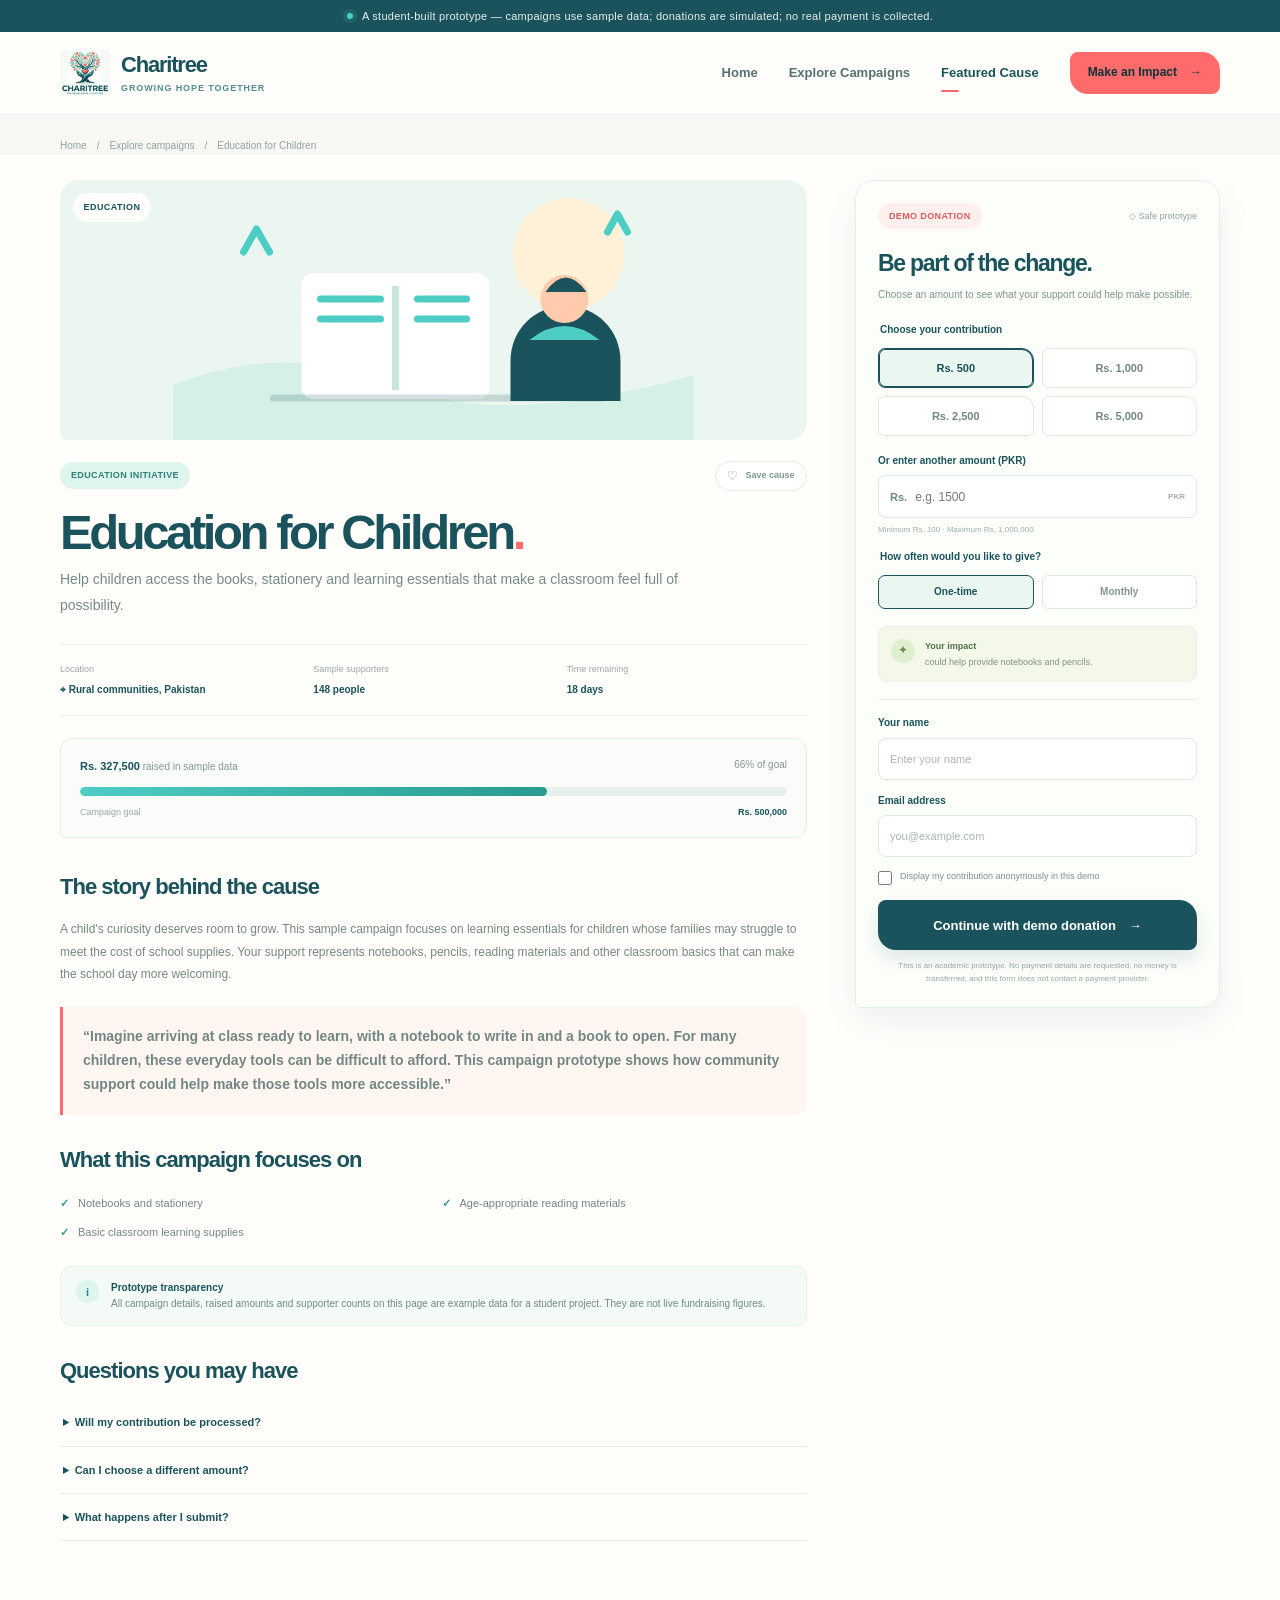
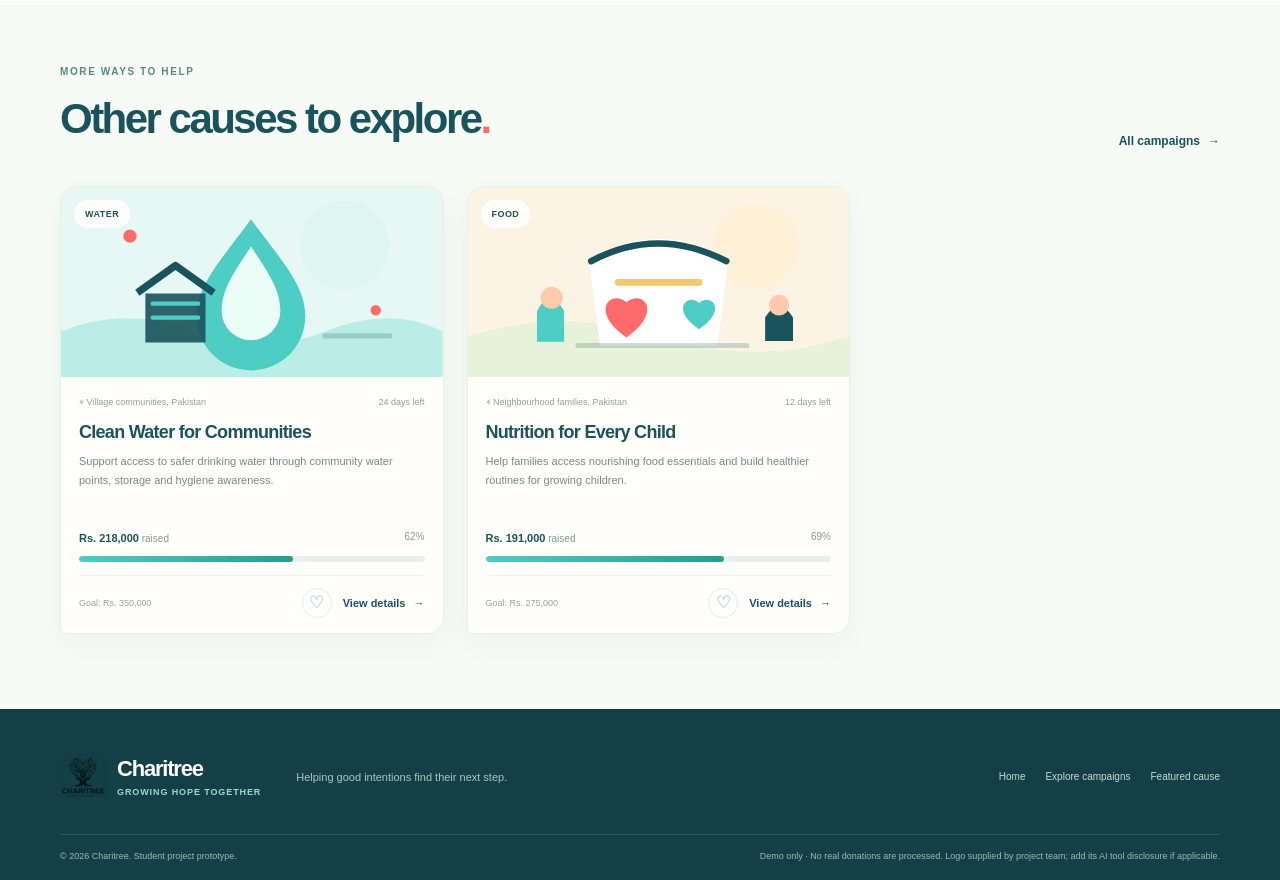
==== pages/campaign-details.html @ 3b907b3e "Add Jawad's Charitree website folders" ====
<!doctype html>
<html lang="en">
<head>
  <meta charset="utf-8"><meta name="viewport" content="width=device-width, initial-scale=1"><meta name="theme-color" content="#1A535C">
  <meta name="description" content="Learn about a Charitree cause and try the simulated donation experience.">
  <title>Campaign Details & Donation | Charitree</title><link rel="icon" href="../images/charitree-logo.jpg" type="image/jpeg"><link rel="stylesheet" href="../css/styles.css">
  <script defer src="../js/data.js"></script><script defer src="../js/app.js"></script>
</head>
<body data-page="details">
  <a class="skip-link" href="#main">Skip to content</a>
  <div class="announcement"><span class="announcement__dot"></span> A student-built prototype — campaigns use sample data; donations are simulated; no real payment is collected.</div>
  <header class="site-header"><div class="container header-inner">
    <a class="brand" href="../index.html" aria-label="Charitree home"><img src="../images/charitree-logo.jpg" alt="Charitree tree and heart logo" class="brand__logo"><span class="brand__text"><strong>Charitree</strong><small>Growing hope together</small></span></a>
    <button class="menu-toggle" type="button" aria-label="Open navigation menu" aria-expanded="false" aria-controls="primary-nav"><span></span><span></span><span></span></button>
    <nav class="primary-nav" id="primary-nav" aria-label="Main navigation"><a class="nav-link" href="../index.html">Home</a><a class="nav-link" href="explore-campaigns.html">Explore Campaigns</a><a class="nav-link is-active" href="campaign-details.html?id=education" aria-current="page">Featured Cause</a><a class="button button--small button--coral nav-cta" href="#donate">Make an Impact <span aria-hidden="true">→</span></a></nav>
  </div></header>
  <main id="main">
    <div class="container detail-breadcrumb"><a href="../index.html">Home</a><span aria-hidden="true">/</span><a href="explore-campaigns.html">Explore campaigns</a><span aria-hidden="true">/</span><span id="breadcrumb-campaign">Campaign details</span></div>
    <section class="section section--detail"><div class="container detail-layout">
      <article class="detail-main" id="campaign-detail-content">
        <div class="loading-state">Loading campaign details…</div>
      </article>
      <aside class="donation-card" id="donate" aria-labelledby="donation-title">
        <div class="donation-card__top"><span class="pill pill--coral">Demo donation</span><span class="secure-label"><span aria-hidden="true">◇</span> Safe prototype</span></div>
        <h2 id="donation-title">Be part of the change.</h2><p class="donation-intro">Choose an amount to see what your support could help make possible.</p>
        <form id="donation-form" novalidate>
          <fieldset class="amount-fieldset"><legend>Choose your contribution</legend><div class="amount-grid"><button class="amount-button is-selected" type="button" data-amount="500" aria-pressed="true">Rs. 500</button><button class="amount-button" type="button" data-amount="1000" aria-pressed="false">Rs. 1,000</button><button class="amount-button" type="button" data-amount="2500" aria-pressed="false">Rs. 2,500</button><button class="amount-button" type="button" data-amount="5000" aria-pressed="false">Rs. 5,000</button></div></fieldset>
          <div class="field-group"><label for="custom-amount">Or enter another amount (PKR)</label><div class="currency-input"><span>Rs.</span><input id="custom-amount" name="amount" type="number" min="100" max="1000000" step="50" placeholder="e.g. 1500" inputmode="numeric"><span class="currency-input__suffix">PKR</span></div><small class="field-hint">Minimum Rs. 100 · Maximum Rs. 1,000,000</small><p class="field-error" id="amount-error" aria-live="polite"></p></div>
          <fieldset class="frequency-fieldset"><legend>How often would you like to give?</legend><div class="choice-pills"><label><input type="radio" name="frequency" value="One-time" checked><span>One-time</span></label><label><input type="radio" name="frequency" value="Monthly"><span>Monthly</span></label></div></fieldset>
          <div class="impact-preview" id="impact-preview"><span class="impact-preview__icon">✦</span><p><strong>Your impact</strong><span id="impact-copy">Your contribution could help provide learning materials for a student.</span></p></div>
          <div class="form-divider"></div>
          <div class="field-group"><label for="donor-name">Your name</label><input class="text-input" id="donor-name" name="donorName" type="text" autocomplete="name" placeholder="Enter your name" required minlength="2" maxlength="70"><p class="field-error" id="name-error" aria-live="polite"></p></div>
          <div class="field-group"><label for="donor-email">Email address</label><input class="text-input" id="donor-email" name="donorEmail" type="email" autocomplete="email" placeholder="you@example.com" required maxlength="120"><p class="field-error" id="email-error" aria-live="polite"></p></div>
          <label class="checkbox-row"><input type="checkbox" id="anonymous-gift"><span>Display my contribution anonymously in this demo</span></label>
          <button class="button button--primary button--full" type="submit">Continue with demo donation <span aria-hidden="true">→</span></button>
          <p class="donation-disclaimer">This is an academic prototype. No payment details are requested, no money is transferred, and this form does not contact a payment provider.</p>
        </form>
        <div class="donation-success" id="donation-success" tabindex="-1" hidden role="status" aria-live="polite"><div class="success-mark">✓</div><h3>Your demo journey is complete!</h3><p id="success-summary"></p><p class="receipt-id" id="receipt-id"></p><button class="button button--outline button--full" id="reset-donation" type="button">Try another amount</button></div>
      </aside>
    </div></section>
    <section class="section section--related"><div class="container"><div class="section-heading"><div><span class="eyebrow">More ways to help</span><h2>Other causes to explore<span class="accent-dot">.</span></h2></div><a class="text-link text-link--strong" href="explore-campaigns.html">All campaigns <span aria-hidden="true">→</span></a></div><div class="campaign-grid" id="related-campaigns"></div></div></section>
  </main>
  <footer class="site-footer"><div class="container footer-main"><a class="brand brand--footer" href="../index.html"><img src="../images/charitree-logo.jpg" alt="" class="brand__logo"><span class="brand__text"><strong>Charitree</strong><small>Growing hope together</small></span></a><p class="footer-motto">Helping good intentions find their next step.</p><div class="footer-links"><a href="../index.html">Home</a><a href="explore-campaigns.html">Explore campaigns</a><a href="campaign-details.html?id=education">Featured cause</a></div></div><div class="container footer-bottom"><span>© <span data-year></span> Charitree. Student project prototype.</span><span>Demo only · No real donations are processed. Logo supplied by project team; add its AI tool disclosure if applicable.</span></div></footer>
  <div class="toast-region" id="toast-region" aria-live="polite" aria-atomic="true"></div>
</body></html>
---- css/styles.css ----
:root {
  --teal: #1A535C;
  --teal-deep: #123E46;
  --sage: #4ECDC4;
  --sage-soft: #DFF5EF;
  --coral: #FF6B6B;
  --coral-soft: #FFF0EE;
  --offwhite: #F7F8F3;
  --paper: #FFFEFB;
  --ink: #183E43;
  --muted: #657B7C;
  --line: #E3EDE7;
  --gold: #F4C66A;
  --shadow: 0 18px 55px rgba(26, 83, 92, .09);
  --shadow-hover: 0 24px 60px rgba(26, 83, 92, .15);
  --radius: 22px;
  --font-body: 'Segoe UI', 'Aptos', Arial, sans-serif;
  --font-display: 'Trebuchet MS', 'Segoe UI', Arial, sans-serif;
}

* { box-sizing: border-box; }
html { scroll-behavior: smooth; scroll-padding-top: 110px; }
body { margin: 0; background: var(--offwhite); color: var(--ink); font-family: var(--font-body); font-size: 16px; line-height: 1.65; -webkit-font-smoothing: antialiased; }
body.menu-open { overflow: hidden; }
img, svg { display: block; max-width: 100%; }
button, input, select { font: inherit; }
button, a, input, select { -webkit-tap-highlight-color: transparent; }
a { color: inherit; text-decoration: none; }
button { color: inherit; }
::selection { background: rgba(78, 205, 196, .35); color: var(--teal-deep); }
:focus-visible { outline: 3px solid var(--coral); outline-offset: 3px; }
.container { width: min(1160px, calc(100% - 48px)); margin-inline: auto; }
.sr-only { position: absolute; width: 1px; height: 1px; padding: 0; margin: -1px; overflow: hidden; clip: rect(0,0,0,0); white-space: nowrap; border: 0; }
.skip-link { position: fixed; z-index: 1000; top: 12px; left: 12px; padding: 10px 15px; background: var(--teal); color: white; border-radius: 9px; transform: translateY(-160%); }
.skip-link:focus { transform: translateY(0); }

.announcement { min-height: 32px; padding: 5px 16px; display: flex; justify-content: center; align-items: center; gap: 9px; background: var(--teal); color: rgba(255,255,255,.9); font-size: 11px; letter-spacing: .025em; text-align: center; }
.announcement__dot { width: 6px; height: 6px; border-radius: 50%; background: var(--sage); box-shadow: 0 0 0 4px rgba(78,205,196,.13); }
.site-header { position: sticky; top: 0; z-index: 100; background: rgba(255,254,251,.94); border-bottom: 1px solid rgba(26,83,92,.08); backdrop-filter: blur(16px); }
.header-inner { height: 82px; display: flex; align-items: center; justify-content: space-between; gap: 26px; }
.brand { display: inline-flex; align-items: center; gap: 11px; min-width: 180px; }
.brand__logo { width: 50px; height: 52px; object-fit: contain; mix-blend-mode: multiply; border-radius: 7px; }
.brand__text { display: flex; flex-direction: column; line-height: 1.12; }
.brand__text strong { font-family: var(--font-display); font-size: 22px; font-weight: 800; letter-spacing: -.055em; color: var(--teal); }
.brand__text small { margin-top: 5px; color: #548E8D; font-family: var(--font-display); font-size: 9px; font-weight: 800; letter-spacing: .1em; text-transform: uppercase; }
.primary-nav { display: flex; align-items: center; gap: 31px; }
.nav-link { position: relative; padding: 9px 0; color: #567174; font-size: 13px; font-weight: 600; transition: color .2s ease; }
.nav-link:hover, .nav-link.is-active { color: var(--teal); }
.nav-link.is-active::after { position: absolute; bottom: 1px; left: 0; width: 18px; height: 2px; background: var(--coral); content: ''; border-radius: 4px; }
.menu-toggle { display: none; }

.button { min-height: 50px; display: inline-flex; justify-content: center; align-items: center; gap: 13px; padding: 0 22px; border: 1px solid transparent; border-radius: 8px 18px 8px 18px; cursor: pointer; font-size: 13px; font-weight: 700; transition: transform .2s ease, box-shadow .2s ease, background .2s ease; }
.button:hover { transform: translateY(-2px); box-shadow: 0 10px 22px rgba(26,83,92,.15); }
.button--primary { background: var(--teal); color: white; box-shadow: 0 9px 18px rgba(26,83,92,.13); }
.button--primary:hover { background: var(--teal-deep); }
.button--coral { background: var(--coral); color: #0B3439; }
.button--light { background: var(--paper); color: var(--teal); }
.button--outline { border-color: #BCD8D0; background: transparent; color: var(--teal); }
.button--small { min-height: 42px; padding-inline: 17px; font-size: 12px; }
.button--full { width: 100%; }
.text-link { display: inline-flex; align-items: center; gap: 8px; color: var(--teal); font-size: 13px; font-weight: 700; transition: gap .2s ease; }
.text-link:hover { gap: 13px; }
.text-link--strong { font-size: 12px; }
.text-link--small { font-size: 11px; white-space: nowrap; }

.hero { overflow: hidden; position: relative; }
.hero--home { padding: 66px 0 72px; background: radial-gradient(ellipse at 78% 12%, rgba(78,205,196,.14), transparent 36%), linear-gradient(125deg, #F7F8F3 0%, #F2F8F2 55%, #EAF5EE 100%); }
.hero--home::before { position: absolute; top: -180px; left: -170px; width: 470px; height: 470px; border: 1px solid rgba(26,83,92,.06); border-radius: 50%; content: ''; box-shadow: 0 0 0 38px rgba(26,83,92,.018), 0 0 0 78px rgba(26,83,92,.014); }
.hero-grid { position: relative; z-index: 1; display: grid; grid-template-columns: 1fr .95fr; align-items: center; gap: 66px; }
.hero-copy { padding: 20px 0 12px; }
.eyebrow { display: inline-flex; align-items: center; gap: 10px; color: #578A84; font-size: 10px; font-weight: 800; letter-spacing: .16em; line-height: 1.3; text-transform: uppercase; }
.eyebrow__line { width: 24px; height: 2px; display: inline-block; background: var(--coral); }
.hero h1, .page-hero h1 { margin: 19px 0 18px; color: var(--teal); font-family: var(--font-display); font-size: clamp(48px, 6vw, 76px); font-weight: 800; letter-spacing: -.075em; line-height: 1.02; }
.hero h1 em, .impact-band h2 em { color: #4A9991; font-style: normal; }
.hero-lead { max-width: 485px; margin: 0; color: #617779; font-size: 15px; line-height: 1.85; }
.hero-actions { display: flex; align-items: center; flex-wrap: wrap; gap: 25px; margin-top: 30px; }
.hero-proof { display: flex; align-items: center; gap: 13px; margin-top: 48px; }
.avatar-stack { display: flex; align-items: center; }
.avatar-stack span { width: 31px; height: 31px; display: grid; place-items: center; margin-left: -7px; border: 2px solid var(--offwhite); border-radius: 50%; background: var(--sage-soft); color: var(--teal); font-size: 13px; }
.avatar-stack span:first-child { margin-left: 0; background: #FFE2DE; color: var(--coral); }
.avatar-stack span:last-child { background: var(--teal); color: white; font-size: 8px; }
.hero-proof p { margin: 0; font-size: 11px; line-height: 1.5; }
.hero-proof strong { color: var(--teal); font-size: 12px; }
.hero-proof p span { color: #849493; }
.hero-art-wrap { position: relative; max-width: 500px; justify-self: end; width: 100%; padding: 15px 8px; }
.hero-art-card { position: relative; overflow: hidden; padding: 18px 22px 20px; border: 1px solid rgba(26,83,92,.08); border-radius: 28px 28px 28px 8px; background: rgba(255,254,251,.87); box-shadow: 0 26px 75px rgba(26,83,92,.13); transform: rotate(1.2deg); }
.hero-art-top, .hero-art-caption { display: flex; justify-content: space-between; align-items: center; }
.pill { display: inline-flex; align-items: center; padding: 6px 11px; border-radius: 50px; font-size: 9px; font-weight: 800; letter-spacing: .04em; text-transform: uppercase; }
.pill--sage { background: #DDF5EC; color: #2F8079; }
.pill--coral { background: #FFF0EE; color: #D95C5C; }
.tiny-label { color: #B3C3BC; font-size: 9px; font-weight: 700; letter-spacing: .12em; }
.hero-illustration { width: 100%; max-width: 440px; margin: 0 auto; }
.hero-art-caption { padding: 9px 5px 1px; }
.hero-art-caption div { display: flex; flex-direction: column; }
.hero-art-caption strong { color: var(--teal); font-family: var(--font-display); font-size: 14px; }
.hero-art-caption span:not(.caption-heart) { color: #82928E; font-size: 10px; }
.caption-heart { width: 38px; height: 38px; display: grid; place-items: center; border-radius: 50%; background: var(--coral-soft); color: var(--coral); font-size: 19px; }
.floating-note { position: absolute; z-index: 2; display: flex; align-items: center; gap: 10px; padding: 10px 14px 10px 10px; border: 1px solid rgba(26,83,92,.07); border-radius: 12px; background: var(--paper); box-shadow: 0 12px 28px rgba(26,83,92,.12); }
.floating-note--top { top: 2px; right: -20px; }
.floating-note--bottom { bottom: 1px; left: -29px; }
.floating-note__icon { width: 30px; height: 30px; display: grid; place-items: center; border-radius: 9px; background: var(--sage-soft); color: #29867D; font-size: 16px; }
.floating-note__icon--coral { background: var(--coral-soft); color: var(--coral); }
.floating-note span:last-child { display: flex; flex-direction: column; line-height: 1.25; }
.floating-note strong { color: var(--teal); font-size: 10px; }
.floating-note small { margin-top: 3px; color: #879896; font-size: 9px; }

.trust-strip { background: var(--paper); border-block: 1px solid #EDF1EB; }
.trust-strip__inner { min-height: 65px; display: flex; justify-content: space-between; align-items: center; gap: 20px; color: #82918F; font-size: 10px; font-weight: 700; letter-spacing: .025em; }
.trust-strip__inner span { display: flex; align-items: center; gap: 9px; }
.trust-strip__inner b { color: var(--coral); font-family: var(--font-display); font-size: 10px; }
.trust-strip__inner i { width: 4px; height: 4px; border-radius: 50%; background: #B9DCD1; }
.section { padding: 88px 0; }
.section--featured { background: var(--paper); }
.section-heading { display: flex; justify-content: space-between; align-items: end; gap: 25px; margin-bottom: 34px; }
.section-heading h2 { margin: 12px 0 8px; color: var(--teal); font-family: var(--font-display); font-size: clamp(30px, 3.6vw, 42px); font-weight: 800; letter-spacing: -.06em; line-height: 1.15; }
.section-heading p { margin: 0; color: #849493; font-size: 13px; }
.accent-dot { color: var(--coral); }
.section-heading--center { justify-content: center; text-align: center; }
.section-heading--compact { margin-bottom: 20px; }
.section-heading--compact h2 { font-size: 28px; }
.campaign-grid { display: grid; grid-template-columns: repeat(3, minmax(0, 1fr)); gap: 23px; }
.campaign-card { overflow: hidden; border: 1px solid #E7EFE9; border-radius: 17px 17px 17px 6px; background: var(--paper); box-shadow: 0 10px 32px rgba(26,83,92,.045); transition: transform .25s ease, box-shadow .25s ease; }
.campaign-card:hover { transform: translateY(-6px); box-shadow: var(--shadow-hover); }
.campaign-card__visual { display: block; position: relative; overflow: hidden; min-height: 172px; }
.campaign-art { position: relative; overflow: hidden; display: flex; align-items: center; justify-content: center; }
.campaign-art--education { background: #EAF6EF; }
.campaign-art--water { background: #E6F7F4; }
.campaign-art--food { background: #FBF3E4; }
.campaign-art__svg { width: 100%; height: 100%; min-height: inherit; transition: transform .5s ease; }
.campaign-card:hover .campaign-art__svg { transform: scale(1.035); }
.campaign-card__category { position: absolute; top: 13px; left: 13px; padding: 6px 10px; border: 1px solid rgba(255,255,255,.65); border-radius: 50px; background: rgba(255,254,251,.88); color: var(--teal); font-size: 9px; font-weight: 800; letter-spacing: .05em; text-transform: uppercase; backdrop-filter: blur(8px); }
.campaign-card__body { padding: 18px 18px 15px; }
.campaign-card__meta { display: flex; justify-content: space-between; gap: 9px; color: #91A09B; font-size: 9px; }
.campaign-card h3 { margin: 11px 0 8px; color: var(--teal); font-family: var(--font-display); font-size: 18px; font-weight: 800; letter-spacing: -.04em; line-height: 1.3; }
.campaign-card h3 a:hover { color: #388C83; }
.campaign-card__body > p { min-height: 61px; margin: 0 0 16px; color: #778987; font-size: 11px; line-height: 1.7; }
.progress-meta { display: flex; justify-content: space-between; gap: 10px; color: #879792; font-size: 10px; }
.progress-meta strong { color: var(--teal); font-size: 11px; }
.progress-track { overflow: hidden; height: 6px; margin-top: 8px; border-radius: 99px; background: #E7F0EB; }
.progress-track span { display: block; height: 100%; border-radius: inherit; background: linear-gradient(90deg, var(--sage), #299B90); }
.campaign-card__bottom { display: flex; justify-content: space-between; align-items: center; gap: 10px; margin-top: 13px; padding-top: 12px; border-top: 1px solid #EEF2ED; color: #96A29D; font-size: 9px; }
.campaign-card__actions { display: inline-flex; align-items: center; gap: 11px; }
.save-button { width: 30px; height: 30px; display: inline-flex; justify-content: center; align-items: center; flex: 0 0 auto; padding: 0; border: 1px solid #E3ECE6; border-radius: 50%; background: white; color: #7D9992; cursor: pointer; font-size: 17px; line-height: 1; transition: background .2s ease, color .2s ease, transform .2s ease; }
.save-button:hover { transform: scale(1.08); border-color: #F4C2BC; color: var(--coral); }
.save-button.is-saved { border-color: #FFE1DC; background: var(--coral-soft); color: var(--coral); }

.impact-band { overflow: hidden; position: relative; padding: 68px 0; background: var(--teal); color: white; }
.impact-band::before, .impact-band::after { position: absolute; width: 450px; height: 450px; border: 1px solid rgba(255,255,255,.08); border-radius: 50%; content: ''; }
.impact-band::before { top: -250px; left: -100px; box-shadow: 0 0 0 40px rgba(255,255,255,.025), 0 0 0 80px rgba(255,255,255,.02); }
.impact-band::after { right: -250px; bottom: -330px; }
.impact-band__inner { position: relative; z-index: 1; display: flex; justify-content: space-between; align-items: center; gap: 30px; }
.eyebrow--light { color: #A7DCD0; }
.impact-band h2 { margin: 15px 0 13px; font-family: var(--font-display); font-size: clamp(36px, 4.7vw, 54px); font-weight: 800; letter-spacing: -.065em; line-height: 1.1; }
.impact-band h2 em { color: #A2E6D8; }
.impact-band p { max-width: 460px; margin: 0 0 25px; color: #C5DCD7; font-size: 13px; line-height: 1.8; }
.impact-graphic { position: relative; width: 255px; height: 225px; display: grid; place-items: center; margin-right: 80px; }
.impact-graphic__ring { position: absolute; width: 210px; height: 210px; border: 1px solid rgba(255,255,255,.28); border-radius: 50%; box-shadow: 0 0 0 24px rgba(255,255,255,.035), inset 0 0 0 25px rgba(255,255,255,.025); }
.impact-graphic__heart { position: absolute; z-index: 2; color: var(--coral); font-size: 88px; text-shadow: 0 15px 25px rgba(0,0,0,.16); }
.impact-graphic__text { position: absolute; bottom: -4px; right: -30px; color: rgba(255,255,255,.35); font-family: var(--font-display); font-size: 17px; font-weight: 800; letter-spacing: .19em; line-height: 1.25; transform: rotate(-9deg); }
.impact-graphic__leaf { position: absolute; z-index: 3; color: var(--sage); font-size: 31px; }
.impact-graphic__leaf--one { top: 13px; left: 46px; }
.impact-graphic__leaf--two { right: 34px; bottom: 24px; color: #FFC8B7; }
.section--steps { background: #F5F8F2; }
.steps-grid { display: grid; grid-template-columns: repeat(3, 1fr); gap: 20px; }
.step-card { position: relative; min-height: 220px; padding: 29px 27px; border: 1px solid #E8F0E9; border-radius: 15px 15px 15px 5px; background: var(--paper); }
.step-number { position: absolute; top: 20px; right: 23px; color: #CBD9D1; font-family: var(--font-display); font-size: 12px; font-weight: 800; }
.step-icon { width: 48px; height: 48px; display: grid; place-items: center; margin-bottom: 20px; border-radius: 15px 15px 15px 5px; font-size: 23px; }
.step-icon--sage { background: var(--sage-soft); color: #2A8F83; }
.step-icon--coral { background: var(--coral-soft); color: var(--coral); }
.step-icon--teal { background: #E3F0ED; color: var(--teal); }
.step-card h3 { margin: 0 0 7px; color: var(--teal); font-family: var(--font-display); font-size: 18px; font-weight: 800; }
.step-card p { max-width: 280px; margin: 0; color: #82918D; font-size: 12px; line-height: 1.75; }
.section--closing { padding-top: 76px; padding-bottom: 76px; background: var(--paper); }
.closing-card { display: flex; justify-content: space-between; align-items: center; gap: 25px; padding: 43px 48px; border: 1px solid #E3EEE6; border-radius: 22px 22px 22px 7px; background: linear-gradient(110deg, #EDF8F2, #F8FAF4); }
.closing-card h2 { margin: 12px 0 8px; color: var(--teal); font-family: var(--font-display); font-size: 30px; font-weight: 800; letter-spacing: -.06em; line-height: 1.2; }
.closing-card p { margin: 0; color: #80918C; font-size: 12px; }

.site-footer { padding: 44px 0 16px; background: #143F46; color: white; }
.footer-main { display: grid; grid-template-columns: auto 1fr auto; align-items: center; gap: 35px; padding-bottom: 33px; }
.brand--footer .brand__logo { width: 46px; height: 48px; background: var(--paper); }
.brand--footer .brand__text strong { color: white; }
.brand--footer .brand__text small { color: #9BD9CB; }
.footer-motto { margin: 0; color: #A9C5BE; font-size: 11px; }
.footer-links { display: flex; flex-wrap: wrap; gap: 20px; color: #C5DAD5; font-size: 10px; }
.footer-links a:hover { color: white; }
.footer-bottom { display: flex; justify-content: space-between; gap: 18px; padding-top: 14px; border-top: 1px solid rgba(255,255,255,.12); color: #9CB8B2; font-size: 9px; }

/* Explore page */
.page-hero { overflow: hidden; position: relative; background: radial-gradient(circle at 83% 50%, rgba(78,205,196,.18), transparent 27%), linear-gradient(110deg, #F0F7F1, #F8F8F2); }
.page-hero__inner { min-height: 270px; display: flex; justify-content: space-between; align-items: center; gap: 25px; }
.page-hero h1 { margin: 12px 0 11px; font-size: clamp(43px, 5.7vw, 61px); }
.page-hero p { max-width: 550px; margin: 0; color: #718582; font-size: 14px; }
.breadcrumb, .detail-breadcrumb { display: flex; align-items: center; gap: 10px; margin-top: 22px; color: #91A29B; font-size: 10px; }
.breadcrumb a:hover, .detail-breadcrumb a:hover { color: var(--teal); }
.page-hero-art { position: relative; width: 220px; height: 220px; display: grid; place-items: center; margin-right: 50px; }
.page-hero-art__circle { width: 165px; height: 165px; border: 1px solid rgba(26,83,92,.15); border-radius: 50%; box-shadow: 0 0 0 22px rgba(78,205,196,.06), inset 0 0 0 19px rgba(78,205,196,.07); }
.page-hero-art__heart { position: absolute; color: var(--coral); font-size: 80px; text-shadow: 0 11px 22px rgba(255,107,107,.2); }
.page-hero-art__leaf { position: absolute; top: 27px; right: 26px; color: #4ECDC4; font-size: 42px; }
.section--explore { padding-top: 45px; background: var(--paper); }
.explore-toolbar { display: flex; justify-content: space-between; align-items: center; gap: 20px; }
.search-wrap { position: relative; flex: 1; max-width: 620px; }
.search-wrap input { width: 100%; height: 52px; padding: 0 52px 0 45px; border: 1px solid #DFEBE4; border-radius: 9px 17px 9px 9px; background: #FAFCF9; color: var(--teal); font-size: 12px; outline: none; transition: border .2s ease, box-shadow .2s ease; }
.search-wrap input:focus { border-color: var(--sage); box-shadow: 0 0 0 4px rgba(78,205,196,.13); }
.search-wrap input::placeholder { color: #A0AEAA; }
.search-icon { position: absolute; top: 50%; left: 16px; color: #5E938B; font-size: 27px; line-height: 1; transform: translateY(-53%); }
.search-wrap kbd { position: absolute; top: 50%; right: 14px; display: grid; place-items: center; width: 26px; height: 26px; border: 1px solid #E5EEE7; border-radius: 6px; color: #9DAEA6; font-size: 15px; transform: translateY(-50%); }
.sort-control { display: flex; align-items: center; gap: 10px; color: #82938D; font-size: 10px; font-weight: 700; white-space: nowrap; }
.sort-control select { min-width: 150px; height: 43px; padding: 0 30px 0 12px; border: 1px solid #E1EBE5; border-radius: 8px; background: #FAFCF9; color: var(--teal); font-size: 11px; cursor: pointer; }
.filter-row { display: flex; flex-wrap: wrap; gap: 9px; margin-top: 25px; }
.filter-chip { display: inline-flex; align-items: center; gap: 10px; min-height: 37px; padding: 0 14px; border: 1px solid #E2ECE5; border-radius: 50px; background: white; color: #748A83; cursor: pointer; font-size: 10px; font-weight: 700; transition: all .2s ease; }
.filter-chip span { min-width: 18px; height: 18px; display: inline-grid; place-items: center; border-radius: 50%; background: #EEF5F0; color: #6F9185; font-size: 9px; }
.filter-chip:hover, .filter-chip.is-selected { border-color: var(--teal); background: var(--teal); color: white; }
.filter-chip.is-selected span { background: rgba(255,255,255,.17); color: white; }
.results-heading { display: flex; justify-content: space-between; align-items: center; margin: 25px 0 17px; padding-bottom: 11px; border-bottom: 1px solid #EDF2ED; }
.results-heading p { margin: 0; color: #81938B; font-size: 11px; }
.saved-indicator { color: #A77B7A; font-size: 10px; }
.empty-state { padding: 58px 20px; text-align: center; border: 1px dashed #DCEAE1; border-radius: 18px; background: #FAFCF8; }
.empty-state__icon { width: 54px; height: 54px; display: grid; place-items: center; margin: 0 auto 15px; border-radius: 50%; background: var(--sage-soft); color: var(--teal); font-size: 30px; }
.empty-state h2 { margin: 0 0 6px; color: var(--teal); font-family: var(--font-display); font-size: 23px; }
.empty-state p { margin: 0 0 20px; color: #879791; font-size: 12px; }
.recent-section { margin-top: 65px; padding-top: 35px; border-top: 1px solid #EAF0E9; }
.campaign-grid--recent { grid-template-columns: repeat(3, minmax(0,1fr)); }
.campaign-card--compact .campaign-card__visual { min-height: 120px; }
.prototype-note { margin: 42px 0 0; padding: 13px 16px; border-left: 3px solid var(--sage); background: #F2F8F3; color: #77908A; font-size: 10px; line-height: 1.65; }
.prototype-note strong { color: var(--teal); }

/* Campaign detail and demo donation */
.detail-breadcrumb { margin-top: 23px; }
.section--detail { padding-top: 25px; padding-bottom: 60px; background: var(--paper); }
.detail-layout { display: grid; grid-template-columns: minmax(0, 1fr) 365px; align-items: start; gap: 48px; }
.detail-main { min-width: 0; }
.detail-art { min-height: 260px; border-radius: 19px 19px 19px 6px; }
.detail-art .campaign-art__svg { height: 260px; }
.detail-label-row { display: flex; align-items: center; justify-content: space-between; gap: 14px; margin-top: 21px; }
.detail-save { width: auto; min-width: 92px; gap: 7px; padding: 0 11px; border-radius: 50px; font-size: 12px; }
.detail-save span { font-size: 9px; font-weight: 700; }
.detail-title { margin: 14px 0 8px; color: var(--teal); font-family: var(--font-display); font-size: clamp(35px, 4.3vw, 49px); font-weight: 800; letter-spacing: -.07em; line-height: 1.12; }
.detail-lead { max-width: 680px; margin: 0; color: #778B85; font-size: 14px; line-height: 1.8; }
.detail-stat-row { display: grid; grid-template-columns: repeat(3, 1fr); gap: 13px; margin: 26px 0 22px; padding: 17px 0; border-block: 1px solid #EAF0E9; }
.detail-stat-row div { display: flex; flex-direction: column; gap: 5px; }
.detail-stat-row span { color: #9AA9A2; font-size: 9px; }
.detail-stat-row strong { color: var(--teal); font-size: 10px; }
.detail-progress-card { padding: 18px 19px; border: 1px solid #E5EEE6; border-radius: 12px 12px 12px 5px; background: #F9FCF8; }
.progress-track--large { height: 9px; margin-top: 11px; }
.progress-foot { display: flex; justify-content: space-between; margin-top: 9px; color: #9AA9A2; font-size: 9px; }
.progress-foot strong { color: var(--teal); }
.detail-copy { padding-top: 31px; }
.detail-copy h2, .detail-faq h2 { margin: 0 0 10px; color: var(--teal); font-family: var(--font-display); font-size: 22px; font-weight: 800; letter-spacing: -.045em; }
.detail-copy p { color: #748983; font-size: 12px; line-height: 1.9; }
.detail-copy blockquote { margin: 21px 0 27px; padding: 18px 20px; border-left: 3px solid var(--coral); border-radius: 0 12px 12px 0; background: #FFF6F2; color: #718783; font-family: var(--font-display); font-size: 14px; font-weight: 600; line-height: 1.7; }
.highlight-list { display: grid; grid-template-columns: repeat(2, 1fr); gap: 11px 16px; margin: 16px 0 25px; padding: 0; list-style: none; }
.highlight-list li { display: flex; align-items: flex-start; gap: 9px; color: #728880; font-size: 11px; }
.highlight-list li span { color: #33968B; font-weight: 800; }
.detail-note { display: flex; align-items: flex-start; gap: 12px; padding: 13px 15px; border: 1px solid #E6F0E8; border-radius: 11px; background: #F4FAF5; }
.detail-note__icon { width: 23px; height: 23px; display: grid; place-items: center; flex: 0 0 auto; border-radius: 50%; background: #DDF5EC; color: #2C847C; font-size: 11px; font-weight: 800; }
.detail-note p { margin: 0; font-size: 10px; line-height: 1.6; }
.detail-note strong { color: var(--teal); }
.detail-faq { margin-top: 27px; }
.detail-faq details { border-bottom: 1px solid #E8EFE9; }
.detail-faq summary { padding: 14px 3px; color: var(--teal); cursor: pointer; font-size: 11px; font-weight: 700; list-style-position: inside; }
.detail-faq details p { padding: 0 20px 12px; margin: 0; color: #81918B; font-size: 10px; }
.donation-card { position: sticky; top: 105px; padding: 22px; border: 1px solid #E3EEE6; border-radius: 19px 19px 19px 6px; background: #FCFEFA; box-shadow: 0 13px 35px rgba(26,83,92,.075); }
.donation-card__top { display: flex; justify-content: space-between; align-items: center; gap: 8px; }
.secure-label { color: #92A69D; font-size: 9px; }
.donation-card h2 { margin: 16px 0 4px; color: var(--teal); font-family: var(--font-display); font-size: 23px; font-weight: 800; letter-spacing: -.055em; }
.donation-intro { margin: 0 0 19px; color: #82948B; font-size: 10px; line-height: 1.6; }
.amount-fieldset, .frequency-fieldset { min-width: 0; margin: 0 0 17px; padding: 0; border: 0; }
.amount-fieldset legend, .frequency-fieldset legend { margin-bottom: 9px; color: var(--teal); font-size: 10px; font-weight: 800; }
.amount-grid { display: grid; grid-template-columns: repeat(2,1fr); gap: 8px; }
.amount-button { min-height: 40px; border: 1px solid #DCEAE2; border-radius: 7px 12px 7px 7px; background: white; color: #6F8980; cursor: pointer; font-size: 11px; font-weight: 700; transition: all .2s ease; }
.amount-button:hover, .amount-button.is-selected { border-color: var(--teal); background: #EAF6F0; color: var(--teal); box-shadow: inset 0 0 0 1px var(--teal); }
.field-group { margin-bottom: 13px; }
.field-group > label { display: block; margin-bottom: 6px; color: var(--teal); font-size: 10px; font-weight: 700; }
.currency-input { display: flex; align-items: center; height: 43px; padding: 0 11px; border: 1px solid #DCEAE2; border-radius: 8px; background: white; color: #6A8A80; }
.currency-input:focus-within { border-color: var(--sage); box-shadow: 0 0 0 3px rgba(78,205,196,.13); }
.currency-input > span:first-child { font-size: 11px; font-weight: 700; }
.currency-input input { width: 100%; min-width: 0; height: 100%; padding: 0 8px; border: 0; outline: 0; background: transparent; color: var(--teal); font-size: 12px; }
.currency-input__suffix { color: #A1B1A9; font-size: 8px; font-weight: 800; }
.field-hint { display: block; margin-top: 5px; color: #A0AEA7; font-size: 8px; }
.field-error { min-height: 0; margin: 4px 0 0; color: #D34F50; font-size: 9px; line-height: 1.4; }
[aria-invalid="true"] { border-color: #E66B6B !important; }
.text-input { width: 100%; height: 42px; padding: 0 11px; border: 1px solid #DCEAE2; border-radius: 8px; background: white; color: var(--teal); font-size: 11px; outline: none; }
.text-input:focus { border-color: var(--sage); box-shadow: 0 0 0 3px rgba(78,205,196,.13); }
.text-input::placeholder { color: #A8B6AF; }
.choice-pills { display: flex; gap: 8px; }
.choice-pills label { flex: 1; cursor: pointer; }
.choice-pills input { position: absolute; opacity: 0; pointer-events: none; }
.choice-pills span { min-height: 34px; display: grid; place-items: center; border: 1px solid #DCEAE2; border-radius: 7px; background: white; color: #81938A; font-size: 10px; font-weight: 700; }
.choice-pills input:checked + span { border-color: var(--teal); background: #EAF6F0; color: var(--teal); }
.choice-pills input:focus-visible + span { outline: 3px solid var(--coral); outline-offset: 3px; }
.impact-preview { display: flex; align-items: flex-start; gap: 10px; margin: 17px 0; padding: 12px; border: 1px solid #E8EEE3; border-radius: 9px; background: #F4F8E9; }
.impact-preview__icon { width: 24px; height: 24px; display: grid; place-items: center; flex: 0 0 auto; border-radius: 50%; background: #DFEFCF; color: #638E50; font-size: 12px; }
.impact-preview p { display: flex; flex-direction: column; gap: 2px; margin: 0; }
.impact-preview strong { color: #526E49; font-size: 9px; }
.impact-preview p span { color: #83947A; font-size: 9px; line-height: 1.5; }
.form-divider { height: 1px; margin: 15px 0; background: #E9F0E8; }
.checkbox-row { display: flex; align-items: flex-start; gap: 8px; margin: 12px 0 15px; color: #81928A; cursor: pointer; font-size: 9px; line-height: 1.5; }
.checkbox-row input { width: 14px; height: 14px; flex: 0 0 auto; margin: 1px 0 0; accent-color: var(--teal); }
.donation-disclaimer { margin: 10px 0 0; color: #9BAAA2; font-size: 8px; line-height: 1.55; text-align: center; }
.donation-success { padding: 15px 0 4px; text-align: center; }
.success-mark { width: 48px; height: 48px; display: grid; place-items: center; margin: 0 auto 12px; border-radius: 50%; background: #E1F5EB; color: #278B76; font-size: 25px; font-weight: 800; }
.donation-success h3 { margin: 0 0 7px; color: var(--teal); font-family: var(--font-display); font-size: 19px; }
.donation-success p { color: #7E9188; font-size: 10px; line-height: 1.7; }
.donation-success .receipt-id { margin: 12px 0 18px; padding: 9px; border-radius: 7px; background: #F1F7F0; color: #51766D; font-size: 9px; font-weight: 700; }
.section--related { padding-top: 56px; padding-bottom: 75px; background: #F7FAF5; }
.section--related .campaign-grid { grid-template-columns: repeat(2, minmax(0, 1fr)); max-width: 790px; }

.loading-state { padding: 34px; color: #8CA29A; text-align: center; font-size: 12px; }
.toast-region { position: fixed; z-index: 300; right: 22px; bottom: 22px; display: grid; gap: 8px; pointer-events: none; }
.toast-message { max-width: min(360px, calc(100vw - 44px)); padding: 12px 16px; border: 1px solid rgba(255,255,255,.15); border-radius: 10px 10px 10px 4px; background: var(--teal); color: white; box-shadow: 0 12px 30px rgba(14,58,64,.22); font-size: 11px; animation: toast-in .25s ease both; }
@keyframes toast-in { from { opacity: 0; transform: translateY(8px); } to { opacity: 1; transform: translateY(0); } }

@media (max-width: 980px) {
  .hero-grid { gap: 35px; }
  .hero-art-wrap { max-width: 440px; }
  .floating-note--top { right: -4px; }
  .floating-note--bottom { left: -5px; }
  .detail-layout { grid-template-columns: minmax(0, 1fr) 330px; gap: 28px; }
  .donation-card { padding: 18px; }
  .primary-nav { gap: 20px; }
  .footer-main { grid-template-columns: auto 1fr; }
  .footer-links { grid-column: 1 / -1; }
}

@media (max-width: 760px) {
  .container { width: min(100% - 34px, 560px); }
  .header-inner { height: 72px; }
  .brand { min-width: 0; }
  .brand__logo { width: 43px; height: 46px; }
  .brand__text strong { font-size: 20px; }
  .menu-toggle { width: 42px; height: 42px; display: flex; flex-direction: column; justify-content: center; align-items: center; gap: 5px; border: 1px solid #DCEAE2; border-radius: 9px; background: white; cursor: pointer; }
  .menu-toggle span { width: 17px; height: 2px; display: block; border-radius: 5px; background: var(--teal); transition: transform .2s ease, opacity .2s ease; }
  .menu-toggle[aria-expanded="true"] span:first-child { transform: translateY(7px) rotate(45deg); }
  .menu-toggle[aria-expanded="true"] span:nth-child(2) { opacity: 0; }
  .menu-toggle[aria-expanded="true"] span:last-child { transform: translateY(-7px) rotate(-45deg); }
  .primary-nav { position: fixed; top: 104px; right: 0; left: 0; display: flex; flex-direction: column; align-items: stretch; gap: 0; padding: 8px 22px 22px; border-bottom: 1px solid #E3ECE5; background: var(--paper); box-shadow: 0 15px 24px rgba(26,83,92,.1); opacity: 0; visibility: hidden; transform: translateY(-10px); transition: .2s ease; }
  .primary-nav.is-open { opacity: 1; visibility: visible; transform: translateY(0); }
  .nav-link { padding: 15px 4px; border-bottom: 1px solid #EDF2ED; }
  .nav-link.is-active::after { bottom: 10px; }
  .nav-cta { margin-top: 14px; }
  .announcement { min-height: 31px; font-size: 9px; }
  .hero--home { padding: 48px 0 58px; }
  .hero-grid { grid-template-columns: 1fr; gap: 38px; }
  .hero-copy { padding: 0; }
  .hero h1 { font-size: clamp(46px, 12vw, 64px); }
  .hero-lead { font-size: 13px; }
  .hero-actions { gap: 18px; margin-top: 24px; }
  .hero-proof { margin-top: 31px; }
  .hero-art-wrap { width: calc(100% - 10px); max-width: 440px; justify-self: center; }
  .hero-art-card { padding: 14px 16px 16px; }
  .floating-note--top { top: -8px; right: -4px; }
  .floating-note--bottom { bottom: -10px; left: -5px; }
  .trust-strip__inner { min-height: unset; flex-wrap: wrap; justify-content: center; gap: 9px 14px; padding-block: 16px; font-size: 9px; }
  .trust-strip__inner i { display: none; }
  .section { padding: 62px 0; }
  .section-heading { align-items: flex-start; flex-direction: column; gap: 13px; margin-bottom: 24px; }
  .section-heading h2 { font-size: 31px; }
  .campaign-grid, .campaign-grid--home { grid-template-columns: 1fr; gap: 16px; }
  .campaign-card__visual { min-height: 185px; }
  .campaign-card__body > p { min-height: 0; }
  .impact-band { padding: 52px 0; }
  .impact-band__inner { align-items: flex-start; }
  .impact-band p { max-width: 390px; }
  .impact-graphic { position: absolute; right: -86px; bottom: -72px; width: 185px; height: 185px; opacity: .48; }
  .impact-graphic__ring { width: 155px; height: 155px; }
  .impact-graphic__heart { font-size: 62px; }
  .impact-graphic__text { display: none; }
  .steps-grid { grid-template-columns: 1fr; gap: 13px; }
  .step-card { min-height: 0; padding: 22px; }
  .step-icon { margin-bottom: 13px; }
  .closing-card { align-items: flex-start; flex-direction: column; padding: 28px 23px; }
  .closing-card h2 { font-size: 26px; }
  .footer-main { grid-template-columns: 1fr; gap: 19px; }
  .footer-links { grid-column: auto; gap: 13px 18px; }
  .footer-bottom { flex-direction: column; gap: 5px; }
  .page-hero__inner { min-height: 235px; }
  .page-hero h1 { font-size: 43px; }
  .page-hero p { max-width: 420px; font-size: 12px; }
  .page-hero-art { width: 115px; height: 115px; margin-right: 0; opacity: .7; }
  .page-hero-art__circle { width: 100px; height: 100px; box-shadow: 0 0 0 12px rgba(78,205,196,.06); }
  .page-hero-art__heart { font-size: 48px; }
  .page-hero-art__leaf { top: 5px; right: 0; font-size: 25px; }
  .explore-toolbar { align-items: stretch; flex-direction: column; }
  .search-wrap { max-width: none; }
  .sort-control { justify-content: space-between; }
  .sort-control select { flex: 1; max-width: 220px; }
  .filter-row { gap: 7px; }
  .filter-chip { min-height: 34px; padding-inline: 11px; }
  .campaign-grid--recent { grid-template-columns: 1fr; }
  .campaign-card--compact { display: grid; grid-template-columns: 120px 1fr; }
  .campaign-card--compact .campaign-card__visual { min-height: 100%; }
  .campaign-card--compact .campaign-card__body { padding: 12px; }
  .campaign-card--compact .campaign-card__meta { flex-wrap: wrap; }
  .campaign-card--compact h3 { font-size: 15px; }
  .campaign-card--compact .campaign-card__body > p { display: none; }
  .campaign-card--compact .campaign-card__bottom { border-top: 0; margin-top: 7px; padding-top: 0; }
  .detail-breadcrumb { margin-top: 17px; font-size: 9px; }
  .detail-layout { grid-template-columns: 1fr; gap: 30px; }
  .detail-art { min-height: 195px; }
  .detail-art .campaign-art__svg { height: 195px; }
  .detail-title { font-size: 37px; }
  .detail-lead { font-size: 12px; }
  .detail-stat-row { gap: 9px; }
  .detail-stat-row strong { font-size: 9px; }
  .highlight-list { grid-template-columns: 1fr; }
  .donation-card { position: static; padding: 21px; }
  .section--related .campaign-grid { grid-template-columns: 1fr; }
}

@media (max-width: 420px) {
  .container { width: calc(100% - 28px); }
  .hero h1 { font-size: 44px; }
  .hero-actions { align-items: flex-start; flex-direction: column; }
  .floating-note { padding: 8px 10px 8px 8px; }
  .floating-note__icon { width: 25px; height: 25px; }
  .floating-note strong { font-size: 9px; }
  .floating-note small { font-size: 8px; }
  .page-hero-art { width: 75px; height: 75px; margin-right: -4px; }
  .page-hero-art__circle { width: 70px; height: 70px; }
  .page-hero-art__heart { font-size: 36px; }
  .page-hero-art__leaf { display: none; }
  .page-hero h1 { font-size: 36px; }
  .detail-stat-row { grid-template-columns: 1fr 1fr; }
  .detail-stat-row div:last-child { grid-column: 1 / -1; }
}

@media (prefers-reduced-motion: reduce) {
  *, *::before, *::after { scroll-behavior: auto !important; animation-duration: .01ms !important; animation-iteration-count: 1 !important; transition-duration: .01ms !important; }
}
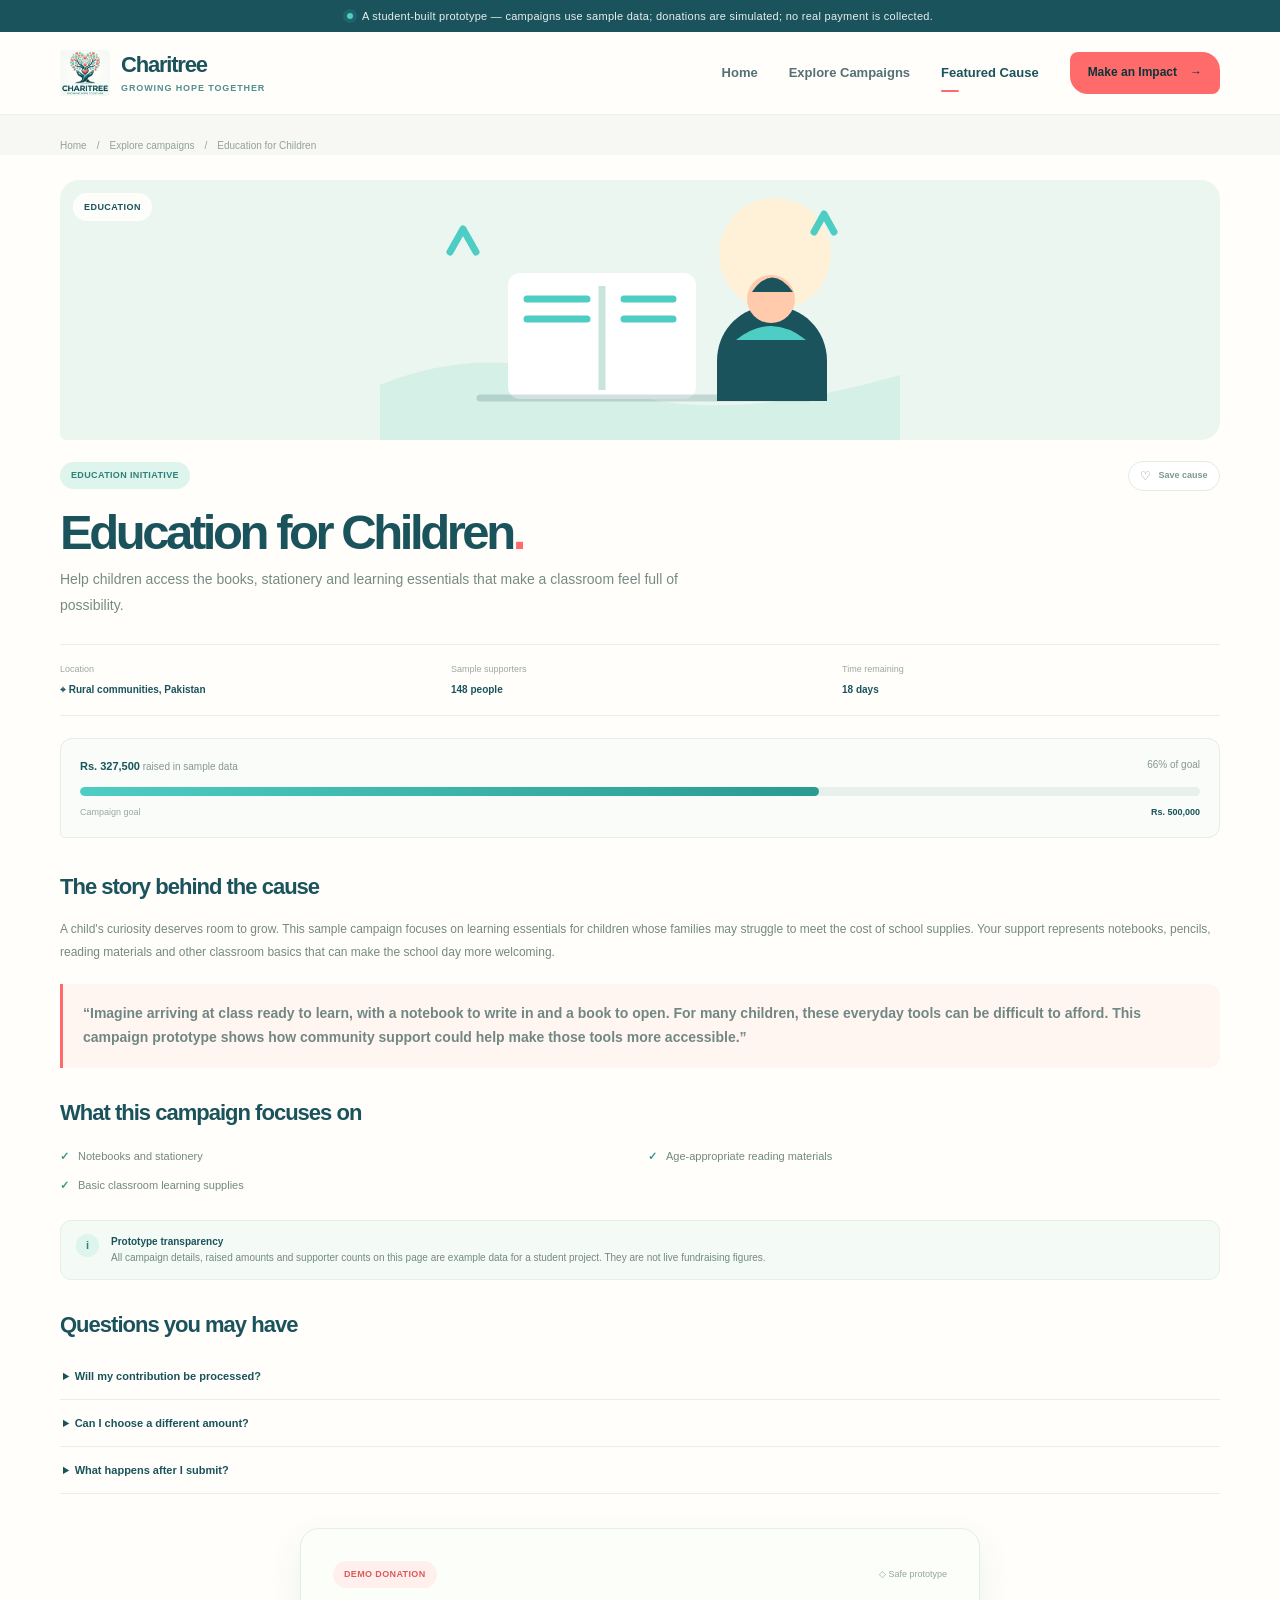
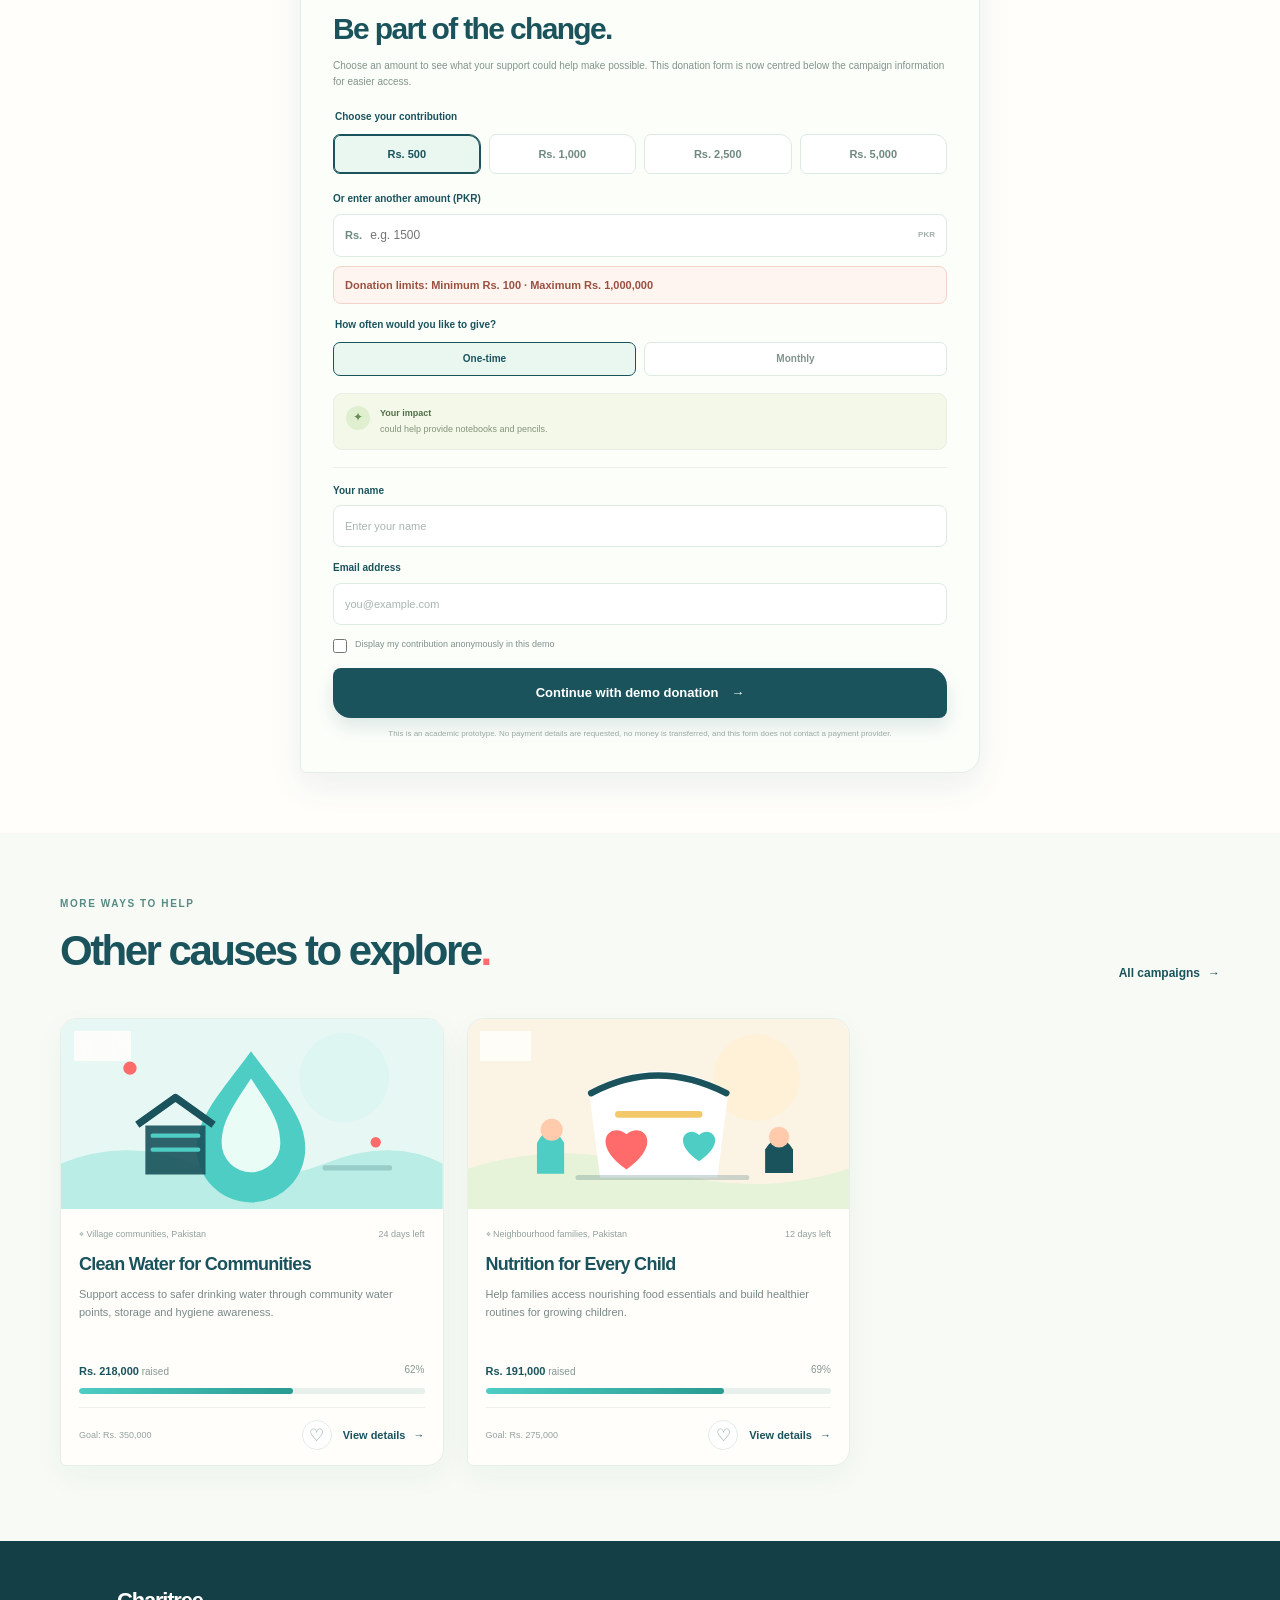
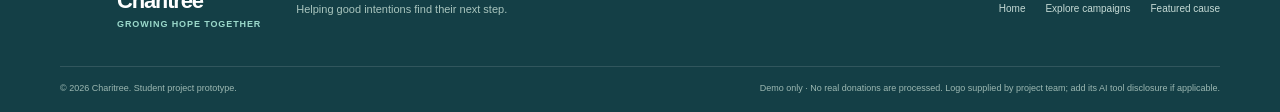
==== commit 2cf0ca19: "Implement prototype feedback improvements" ====
--- a/pages/campaign-details.html
+++ b/pages/campaign-details.html
@@ -22,10 +22,10 @@
       </article>
       <aside class="donation-card" id="donate" aria-labelledby="donation-title">
         <div class="donation-card__top"><span class="pill pill--coral">Demo donation</span><span class="secure-label"><span aria-hidden="true">◇</span> Safe prototype</span></div>
-        <h2 id="donation-title">Be part of the change.</h2><p class="donation-intro">Choose an amount to see what your support could help make possible.</p>
+        <h2 id="donation-title">Be part of the change.</h2><p class="donation-intro">Choose an amount to see what your support could help make possible. This donation form is now centred below the campaign information for easier access.</p>
         <form id="donation-form" novalidate>
           <fieldset class="amount-fieldset"><legend>Choose your contribution</legend><div class="amount-grid"><button class="amount-button is-selected" type="button" data-amount="500" aria-pressed="true">Rs. 500</button><button class="amount-button" type="button" data-amount="1000" aria-pressed="false">Rs. 1,000</button><button class="amount-button" type="button" data-amount="2500" aria-pressed="false">Rs. 2,500</button><button class="amount-button" type="button" data-amount="5000" aria-pressed="false">Rs. 5,000</button></div></fieldset>
-          <div class="field-group"><label for="custom-amount">Or enter another amount (PKR)</label><div class="currency-input"><span>Rs.</span><input id="custom-amount" name="amount" type="number" min="100" max="1000000" step="50" placeholder="e.g. 1500" inputmode="numeric"><span class="currency-input__suffix">PKR</span></div><small class="field-hint">Minimum Rs. 100 · Maximum Rs. 1,000,000</small><p class="field-error" id="amount-error" aria-live="polite"></p></div>
+          <div class="field-group"><label for="custom-amount">Or enter another amount (PKR)</label><div class="currency-input"><span>Rs.</span><input id="custom-amount" name="amount" type="number" min="100" max="1000000" step="50" placeholder="e.g. 1500" inputmode="numeric"><span class="currency-input__suffix">PKR</span></div><small class="field-hint"><strong>Donation limits:</strong> Minimum Rs. 100 · Maximum Rs. 1,000,000</small><p class="field-error" id="amount-error" aria-live="polite"></p></div>
           <fieldset class="frequency-fieldset"><legend>How often would you like to give?</legend><div class="choice-pills"><label><input type="radio" name="frequency" value="One-time" checked><span>One-time</span></label><label><input type="radio" name="frequency" value="Monthly"><span>Monthly</span></label></div></fieldset>
           <div class="impact-preview" id="impact-preview"><span class="impact-preview__icon">✦</span><p><strong>Your impact</strong><span id="impact-copy">Your contribution could help provide learning materials for a student.</span></p></div>
           <div class="form-divider"></div>
--- a/css/styles.css
+++ b/css/styles.css
@@ -427,3 +427,34 @@
 @media (prefers-reduced-motion: reduce) {
   *, *::before, *::after { scroll-behavior: auto !important; animation-duration: .01ms !important; animation-iteration-count: 1 !important; transition-duration: .01ms !important; }
 }
+
+
+/* User-feedback improvements: centered donation panel and clearer amount limits */
+.section--detail .detail-layout {
+  grid-template-columns: minmax(0, 1fr);
+  gap: 34px;
+}
+.section--detail .detail-main {
+  width: 100%;
+}
+.section--detail .donation-card {
+  position: static;
+  width: min(100%, 680px);
+  justify-self: center;
+  padding: clamp(22px, 3vw, 32px);
+}
+.section--detail .donation-card h2 { font-size: clamp(25px, 3vw, 30px); }
+.section--detail .amount-grid { grid-template-columns: repeat(4, minmax(0, 1fr)); }
+.section--detail .field-hint {
+  margin-top: 9px;
+  padding: 9px 11px;
+  border: 1px solid #F2D4C8;
+  border-radius: 8px;
+  background: #FFF5F0;
+  color: #9A5140;
+  font-size: 11px;
+  font-weight: 800;
+}
+@media (max-width: 600px) {
+  .section--detail .amount-grid { grid-template-columns: repeat(2, minmax(0, 1fr)); }
+}
